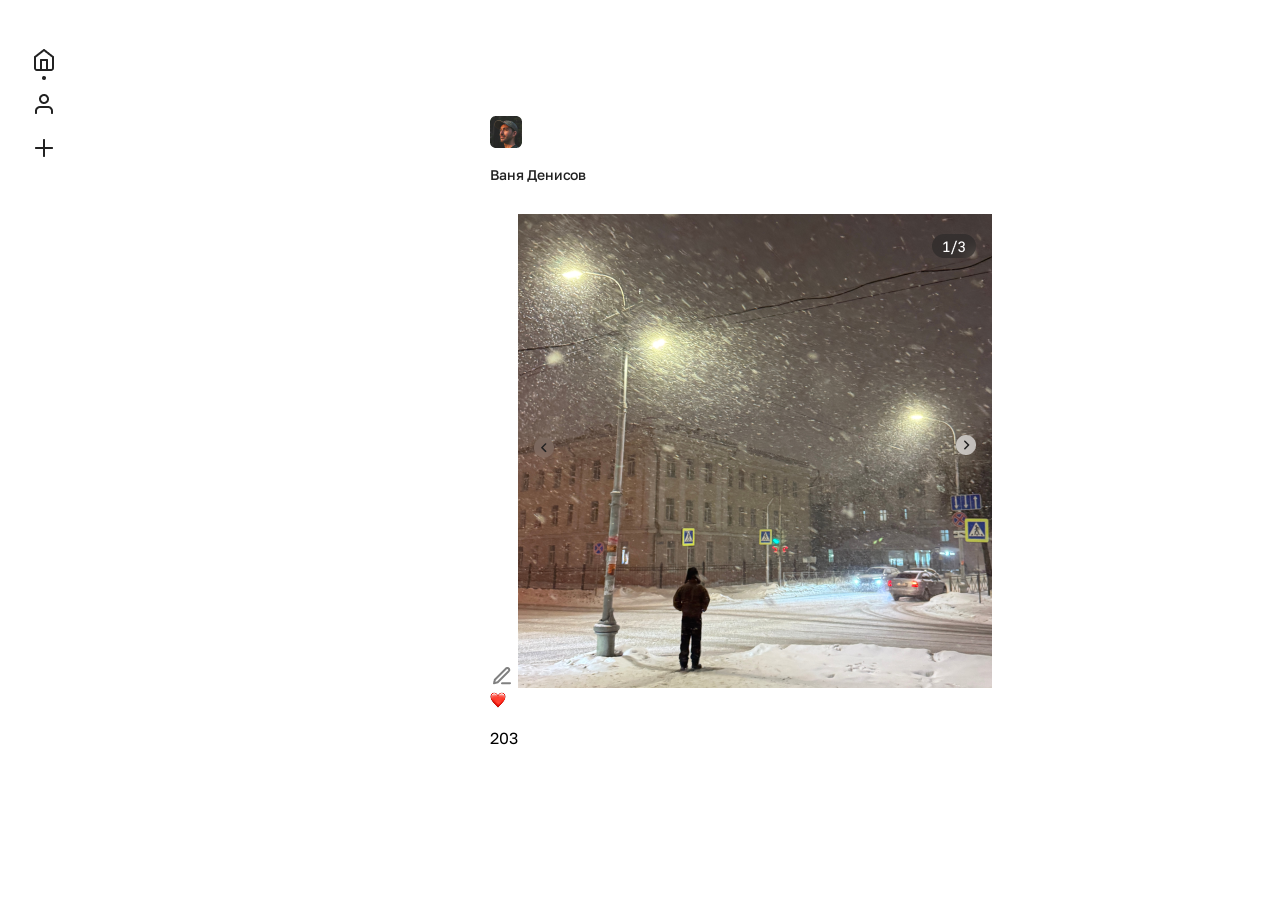
==== lw2/home/index.html @ 8a06ec84 "добавил lw2" ====
<!DOCTYPE html>
<html lang="en">
<head>
    <meta charset="UTF-8">
    <meta name="viewport" content="width=device-width, initial-scale=1.0">
    <link rel="stylesheet" href="css/style.css">
    <link rel="preconnect" href="https://fonts.googleapis.com">
    <link rel="preconnect" href="https://fonts.gstatic.com" crossorigin>
    <link href="https://fonts.googleapis.com/css2?family=Golos+Text:wght@400..900&display=swap" rel="stylesheet">
    <title>home</title>
</head>
<body>
    <div class="header">
        <img src="image/menuHome.png" alt="home">
        <img src="image/menuProfile.png" alt="profile">
        <img src="image/menuPlus.png" alt="plus">
    </div> 
    <div class="timeline">
        <div class="profile">
            <img src="image/avatar.png" alt="profAvatar">
            <p class="username">Ваня Денисов</p>
            <img src="image/pen.png" alt="change">
        </div>
        <img src="image/photo1.png" alt="photo1" class="posts">
        <div class="react">
            <img src="image/likes.png" alt="like">
            <p class="countReact">203</p>
        </div>
    </div>  
</body>
</html>
---- lw2/home/css/style.css ----
* {
    font-family: "Golos Text", sans-serif;
}

.header {
    width: 40px;
    height: 40px;
    margin-top: 40px;
    margin-left: 16px;
    border-radius: 10px;
    gap: 10px;
    opacity: 1;
    display: block;
}

.timeline {
    width: 700px;
    height: 474px;
    opacity: 1;
    margin-top: 36px;
    margin-left: 482px;
}

.profile {
    display: inline;
    justify-content: space-between;
    opacity: 1;
}

.profAvatar {
    width: 32px;
    height: 32px;
    opacity: 1;
}

.username {
    opacity: 1;
    font-family: "Golos Text";
    font-weight: 500;
    font-style: Medium;
    font-size: 14px;
    line-height: 18px;
    letter-spacing: -0.15px;
    vertical-align: middle;
    color: #222222;
}

.change {
    width: 24px;
    height: 24px;
    opacity: 1;
}

.posts {
    width: 474px;
    height: 474px;
    margin-top: 16px;
    opacity: 1;
}
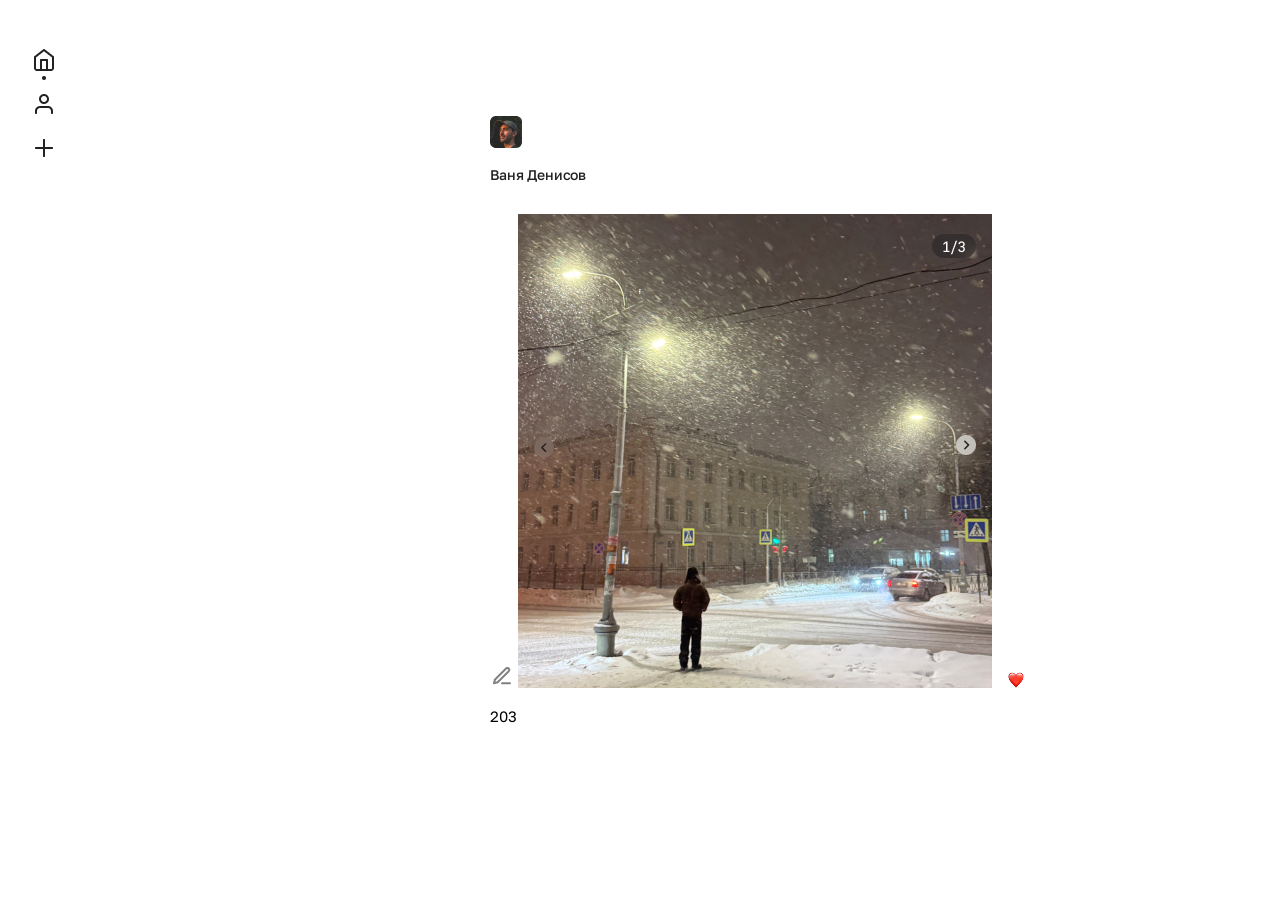
==== commit 7c40be9d: "доработал lw2" ====
--- a/lw2/home/index.html
+++ b/lw2/home/index.html
@@ -1,5 +1,6 @@
 <!DOCTYPE html>
 <html lang="en">
+
 <head>
     <meta charset="UTF-8">
     <meta name="viewport" content="width=device-width, initial-scale=1.0">
@@ -9,23 +10,28 @@
     <link href="https://fonts.googleapis.com/css2?family=Golos+Text:wght@400..900&display=swap" rel="stylesheet">
     <title>home</title>
 </head>
+
 <body>
     <div class="header">
         <img src="image/menuHome.png" alt="home">
         <img src="image/menuProfile.png" alt="profile">
         <img src="image/menuPlus.png" alt="plus">
-    </div> 
+    </div>
     <div class="timeline">
-        <div class="profile">
-            <img src="image/avatar.png" alt="profAvatar">
-            <p class="username">Ваня Денисов</p>
-            <img src="image/pen.png" alt="change">
+        <div class="timeline-profile">
+            <img src="image/avatar.png" alt="profile-avatar">
+            <p class="profile-username">Ваня Денисов</p>
+            <img src="image/pen.png" alt="change" class="profile-change">
         </div>
-        <img src="image/photo1.png" alt="photo1" class="posts">
-        <div class="react">
+        <img src="image/photo1.png" alt="photo1" class="timeline-posts">
+        <div class="timeline-react">
             <img src="image/likes.png" alt="like">
-            <p class="countReact">203</p>
+            <p class="react-count">203</p>
         </div>
-    </div>  
+        <div class="">
+            
+        </div>
+    </div>
 </body>
+
 </html>
--- a/lw2/home/css/style.css
+++ b/lw2/home/css/style.css
@@ -21,21 +21,20 @@
     margin-left: 482px;
 }
 
-.profile {
+.timeline-profile {
     display: inline;
     justify-content: space-between;
     opacity: 1;
 }
 
-.profAvatar {
+.profile-avatar {
     width: 32px;
     height: 32px;
     opacity: 1;
 }
 
-.username {
+.profile-username {
     opacity: 1;
-    font-family: "Golos Text";
     font-weight: 500;
     font-style: Medium;
     font-size: 14px;
@@ -45,15 +44,38 @@
     color: #222222;
 }
 
-.change {
+.profile-change {
     width: 24px;
     height: 24px;
     opacity: 1;
 }
 
-.posts {
+.timeline-posts {
     width: 474px;
     height: 474px;
     margin-top: 16px;
     opacity: 1;
+}
+
+.timeline-react {
+    display: inline;
+    width: 68px;
+    height: 30px;
+    margin-top: 554px;
+    border-radius: 8px;
+    gap: 3px;
+    opacity: 1;
+    padding-top: 6px;
+    padding-right: 12px;
+    padding-bottom: 6px;
+    padding-left: 12px;
+}
+
+.react-count {
+    font-weight: 400;
+    font-style: normal;
+    font-size: 15px;
+    line-height: 18px;
+    letter-spacing: -0.15px;
+    vertical-align: middle;
 }
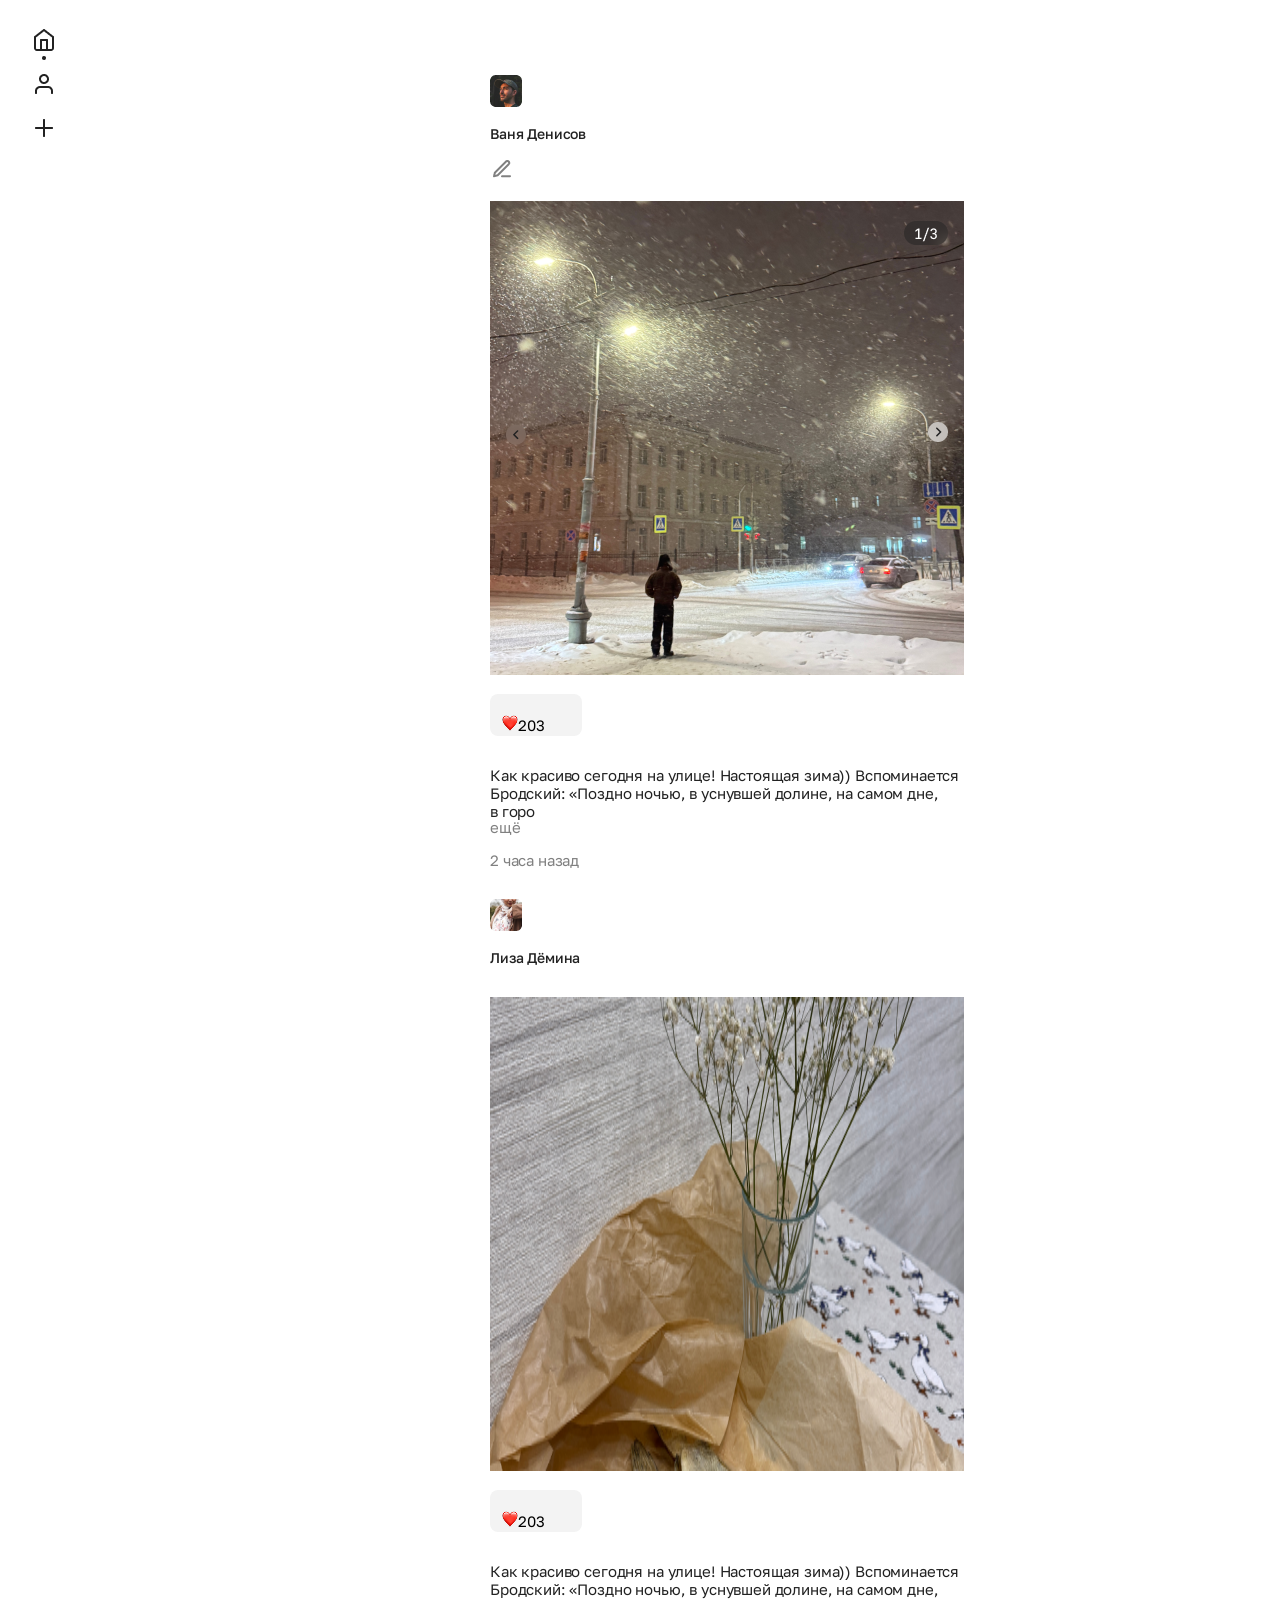
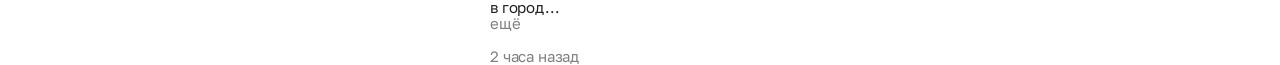
==== commit aee7142f: "итоговая lw2" ====
--- a/lw2/home/index.html
+++ b/lw2/home/index.html
@@ -13,23 +13,43 @@
 
 <body>
     <div class="header">
-        <img src="image/menuHome.png" alt="home">
-        <img src="image/menuProfile.png" alt="profile">
-        <img src="image/menuPlus.png" alt="plus">
+        <img src="images/menuHome.png" alt="home">
+        <img src="images/menuProfile.png" alt="profile">
+        <img src="images/menuPlus.png" alt="plus">
     </div>
     <div class="timeline">
-        <div class="timeline-profile">
-            <img src="image/avatar.png" alt="profile-avatar">
-            <p class="profile-username">Ваня Денисов</p>
-            <img src="image/pen.png" alt="change" class="profile-change">
+        <div class="timeline-post">
+            <div class="post-profile">
+                <img src="images/avatar.png" alt="profile-avatar">
+                <p class="profile-username">Ваня Денисов</p>
+                <img src="images/pen.png" alt="change" class="profile-change">
+            </div>
+            <img src="images/photo1.png" alt="photo1" class="post-foto">
+            <div class="post-react">
+                <p class="react-count"><img src="images/likes.png" alt="like">203</p>
+            </div>
+            <div class="post-text">
+                <p class="text-author">Как красиво сегодня на улице! Настоящая зима)) Вспоминается Бродский: «Поздно
+                    ночью, в уснувшей долине, на самом дне, в горо</p>
+                <p class="text-func">ещё</p>
+                <p class="text-func">2 часа назад</p>
+            </div>
         </div>
-        <img src="image/photo1.png" alt="photo1" class="timeline-posts">
-        <div class="timeline-react">
-            <img src="image/likes.png" alt="like">
-            <p class="react-count">203</p>
-        </div>
-        <div class="">
-            
+        <div class="timeline-post2">
+            <div class="post-profile">
+                <img src="images/avatar2.png" alt="profile-avatar">
+                <p class="profile-username">Лиза Дёмина</p>
+            </div>
+            <img src="images/photo2.png" alt="photo2" class="post-foto">
+            <div class="post-react">
+                <p class="react-count"><img src="images/likes.png" alt="like">203</p>
+            </div>
+            <div class="post-text">
+                <p class="text-author">Как красиво сегодня на улице! Настоящая зима)) Вспоминается Бродский: «Поздно
+                    ночью, в уснувшей долине, на самом дне, в город...</p>
+                <p class="text-func">ещё</p>
+                <p class="text-func">2 часа назад</p>
+            </div>
         </div>
     </div>
 </body>
--- a/lw2/home/css/style.css
+++ b/lw2/home/css/style.css
@@ -5,7 +5,7 @@
 .header {
     width: 40px;
     height: 40px;
-    margin-top: 40px;
+    margin-top: 20px;
     margin-left: 16px;
     border-radius: 10px;
     gap: 10px;
@@ -13,16 +13,15 @@
     display: block;
 }
 
-.timeline {
+.timeline-post {
     width: 700px;
     height: 474px;
     opacity: 1;
-    margin-top: 36px;
+    margin-top: 15px;
     margin-left: 482px;
 }
 
-.timeline-profile {
-    display: inline;
+.post-profile {
     justify-content: space-between;
     opacity: 1;
 }
@@ -50,18 +49,18 @@
     opacity: 1;
 }
 
-.timeline-posts {
+.post-foto {
     width: 474px;
     height: 474px;
     margin-top: 16px;
     opacity: 1;
 }
 
-.timeline-react {
-    display: inline;
+.post-react {
+    background-color: rgba(34, 34, 34, 0.05);
     width: 68px;
     height: 30px;
-    margin-top: 554px;
+    margin-top: 15px;
     border-radius: 8px;
     gap: 3px;
     opacity: 1;
@@ -78,4 +77,39 @@
     line-height: 18px;
     letter-spacing: -0.15px;
     vertical-align: middle;
+}
+
+.post-text {
+    display: block;
+    margin-top: 30px;
+}
+
+.text-author {
+    font-weight: 400;
+    font-style: normal;
+    font-size: 15px;
+    line-height: 18px;
+    letter-spacing: -0.15px;
+    color: #222222;
+    width: 474px;
+    height: 37px;
+    top: 600px;
+    opacity: 1;
+}
+
+.text-func {
+    font-weight: 400;
+    font-style: normal;
+    font-size: 15px;
+    line-height: 18px;
+    letter-spacing: -0.15px;
+    color: #808080;
+}
+
+.timeline-post2 {
+    width: 700px;
+    height: 474px;
+    opacity: 1;
+    margin-top: 350px;
+    margin-left: 482px;
 }
